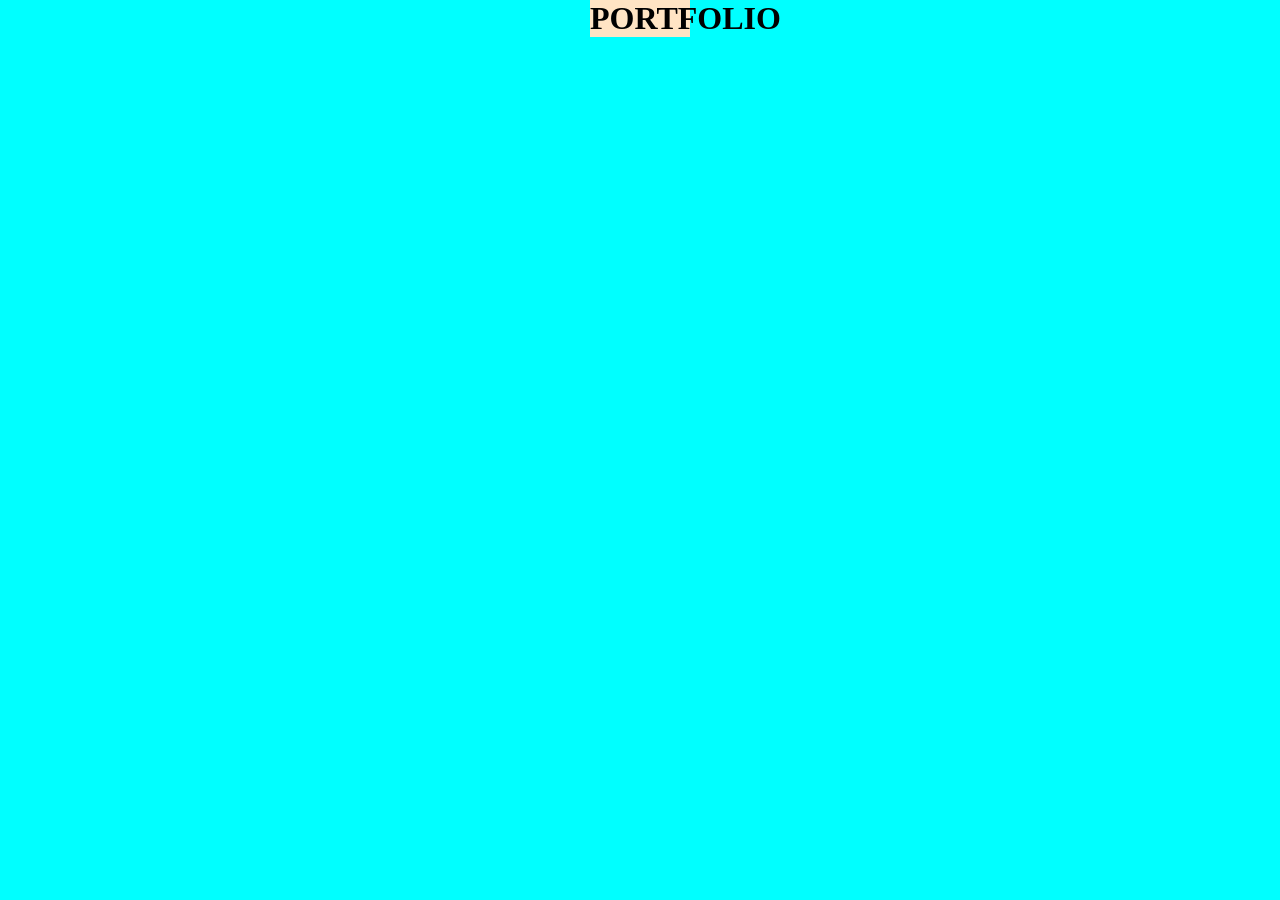
==== kapitel-3/portfolio/index.html @ 2cb4ee34 "Från privata repon" ====
<!DOCTYPE html>
<html lang="en">
<head>
    <meta charset="UTF-8">
    <meta name="viewport" content="width=device-width, initial-scale=1.0">
    <title>Document</title>
    <link rel="stylesheet" href="style.css">
</head>
<body>
    
<div class="A">
    <h1>PORTFOLIO</h1>
    <div class="B">
        <div class="C">
            
        </div>
    </div>
</div>

</body>
</html>
---- kapitel-3/portfolio/style.css ----
/* Enkel CSS-reset */
html {
    box-sizing: border-box;
}
*, *:before, *:after {
    box-sizing: inherit;
}
body, h1, h2, h3, h4, h5, h6, p, ul {
    margin: 0;
    padding: 0;
}

h1{
text-align: center;
}

body{
    background-color: aqua;
}

.A {
width: 100px;
background-color: bisque;
margin-left: auto;
margin-right: auto;
}

.C{
    
}
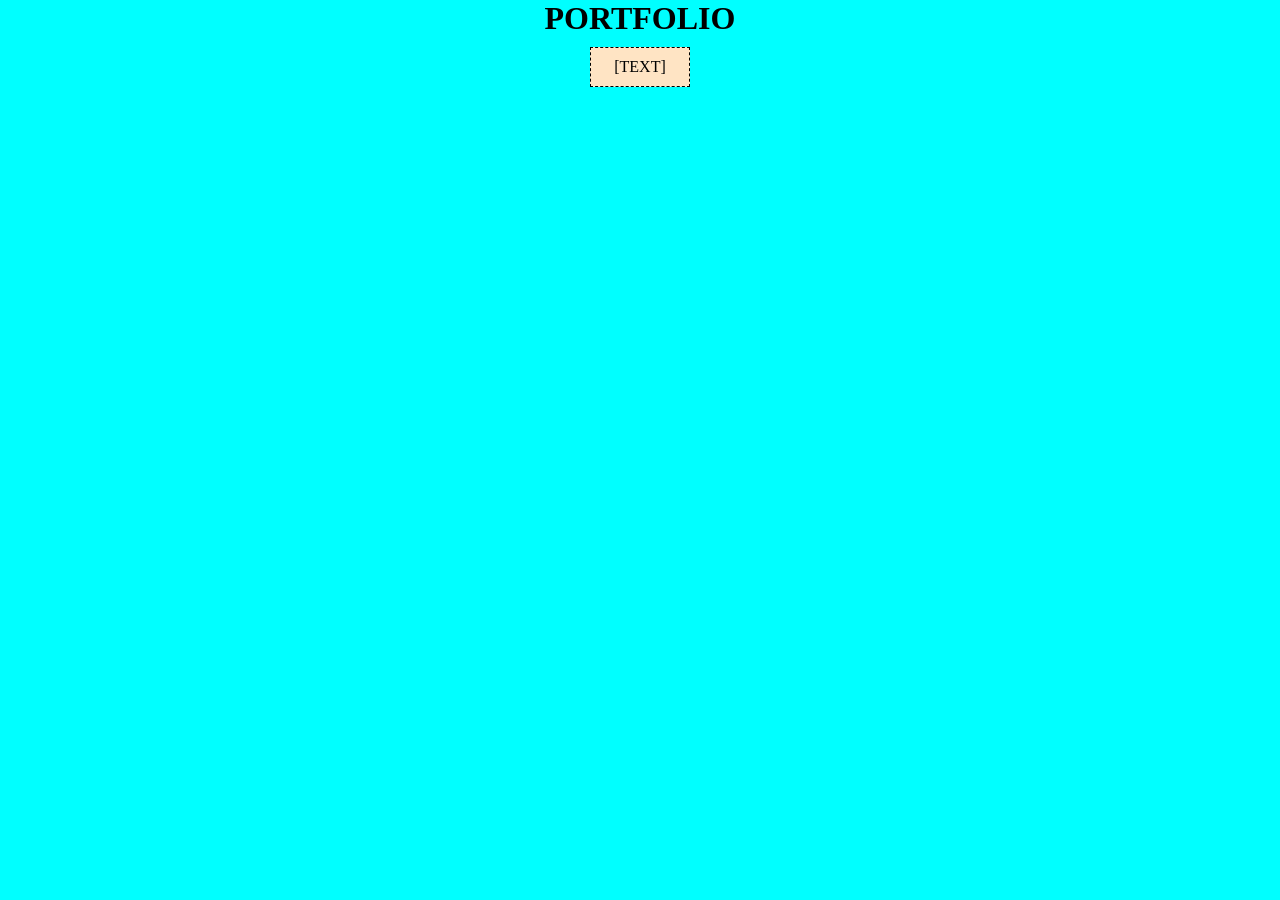
==== commit 88c9cdb4: "portfolio 1/2" ====
--- a/kapitel-3/portfolio/index.html
+++ b/kapitel-3/portfolio/index.html
@@ -12,7 +12,7 @@
     <h1>PORTFOLIO</h1>
     <div class="B">
         <div class="C">
-            
+            <p>[TEXT]</p>
         </div>
     </div>
 </div>
--- a/kapitel-3/portfolio/style.css
+++ b/kapitel-3/portfolio/style.css
@@ -19,12 +19,16 @@
 }
 
 .A {
+
+}
+
+.C{
 width: 100px;
 background-color: bisque;
 margin-left: auto;
 margin-right: auto;
+padding: 10px;
+border: 1px, dashed, black;
+margin-top: 10px;
+text-align: center;
 }
-
-.C{
-    
-}
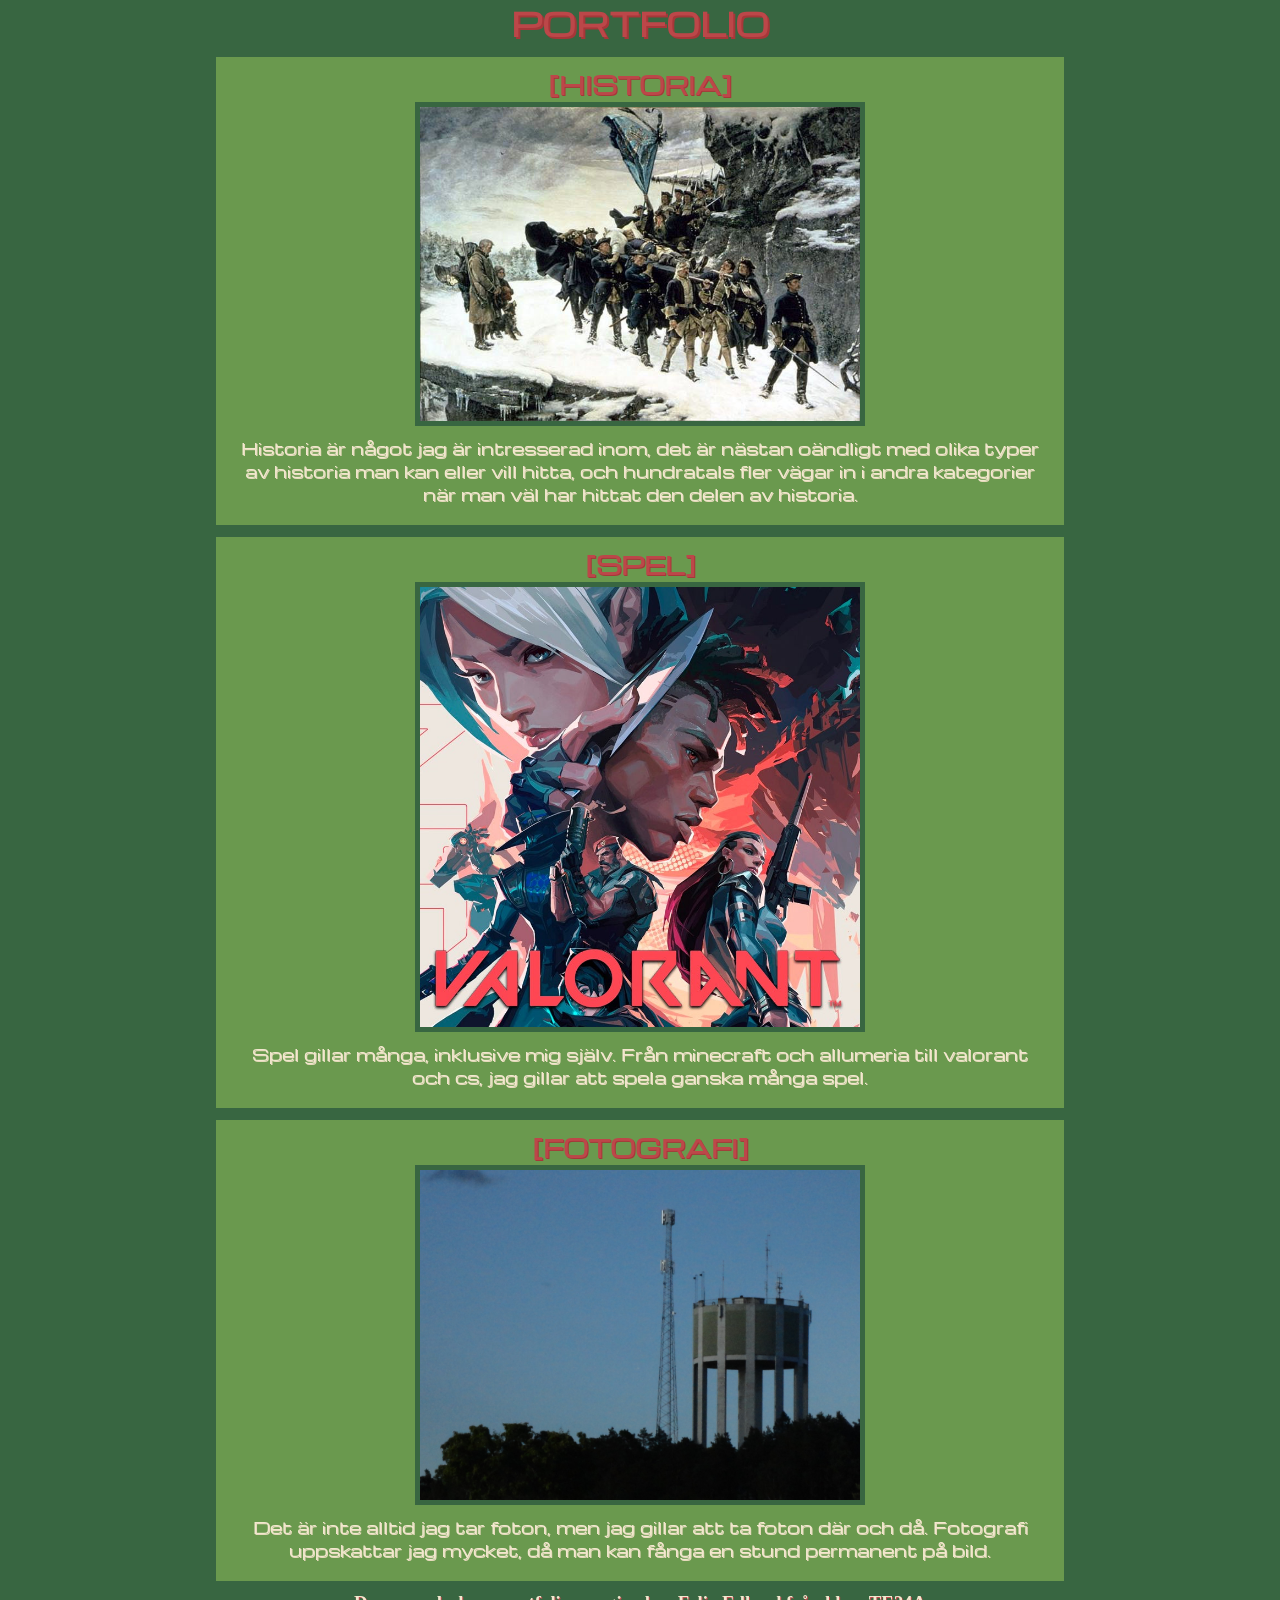
==== commit ef8c9c26: "portfolio" ====
--- a/kapitel-3/portfolio/index.html
+++ b/kapitel-3/portfolio/index.html
@@ -7,15 +7,29 @@
     <link rel="stylesheet" href="style.css">
 </head>
 <body>
+ <h1>PORTFOLIO</h1>   
+<div class="A">
     
-<div class="A">
-    <h1>PORTFOLIO</h1>
     <div class="B">
         <div class="C">
-            <p>[TEXT]</p>
+            <h2>[HISTORIA]</h2>
+            <img src="/kapitel-3/portfolio/1.jpg" alt="historia">
+            <p>Historia är något jag är intresserad inom, det är nästan oändligt med olika typer av historia man kan eller vill hitta, och hundratals fler vägar in i andra kategorier när man väl har hittat den delen av historia.</p>
         </div>
+       <div class="C">
+            <h2>[SPEL]</h2>
+            <img src="/kapitel-3/portfolio/valorant.jpg" alt="Spel">
+            <p>Spel gillar många, inklusive mig själv. Från minecraft och allumeria till valorant och cs, jag gillar att spela ganska många spel.</p>
+        </div>
+        <div class="C">
+            <h2>[FOTOGRAFI]</h2>
+            <img src="/kapitel-3/portfolio/2.JPG" alt="fotografi">
+            <p>Det är inte alltid jag tar foton, men jag gillar att ta foton där och då. Fotografi uppskattar jag mycket, då man kan fånga en stund permanent på bild.</p>
+        </div> 
     </div>
 </div>
 
+<h3>Denna underbara portfolio var gjord av Felix Edlund från klass TE24A</h3>
+
 </body>
 </html>
--- a/kapitel-3/portfolio/style.css
+++ b/kapitel-3/portfolio/style.css
@@ -1,3 +1,6 @@
+@import url('https://fonts.googleapis.com/css2?family=Agrave+Pro:wght@100..700&family=IBM+Plex+Sans:ital,wght@0,100..700;1,100..700&family=JetBrains+Mono:ital,wght@0,100..800;1,100..800&family=Michroma&family=Quattrocento:wght@400;700&family=Saira:ital,wght@0,100..900;1,100..900&display=swap');
+
+
 /* Enkel CSS-reset */
 html {
     box-sizing: border-box;
@@ -12,23 +15,68 @@
 
 h1{
 text-align: center;
+color: #bc4749ff;
+    text-shadow: 1.5px 1.5px rgb(166, 55, 57);
+    font-family: "Michroma", sans-serif;
+}
+
+h2{
+    height: 25px;
+    text-align: center;
+    color: #bc4749ff;
+    text-shadow: 1px 1px rgb(166, 55, 57);
+    font-family: "Michroma", sans-serif;
 }
 
 body{
-    background-color: aqua;
+    background-color: #386641ff;
 }
 
 .A {
+margin-left: auto;
+margin-right: auto;
 
 }
 
 .C{
-width: 100px;
-background-color: bisque;
+display: flex;
+flex-direction:column;
+width: 850px;
+background-color: #6a994eff;
 margin-left: auto;
 margin-right: auto;
 padding: 10px;
-border: 1px, dashed, black;
+border: 1px, groove, #386641ff;
 margin-top: 10px;
 text-align: center;
 }
+p{
+padding: 10px;
+color: #f2e8cfff;
+text-shadow: 1px 1px rgb(230, 218, 188);
+font-family: "Michroma", sans-serif;
+}
+
+img{
+margin-left: auto;
+margin-right: auto;
+margin-top: 10px;
+width: 450px;
+padding: 5px;
+background-color: #386641ff;
+}
+
+:root {
+--hunter-green: #386641ff;
+--sage-green: #6a994eff;
+--yellow-green: #a7c957ff;
+--vanilla-cream: #f2e8cfff;
+--blushed-brick: #bc4749ff;
+}
+
+h3{
+    color: #f2e8cfff;
+    text-align: center;
+    padding: 10px;
+    text-shadow: 1px 1px #bc4749ff;
+}
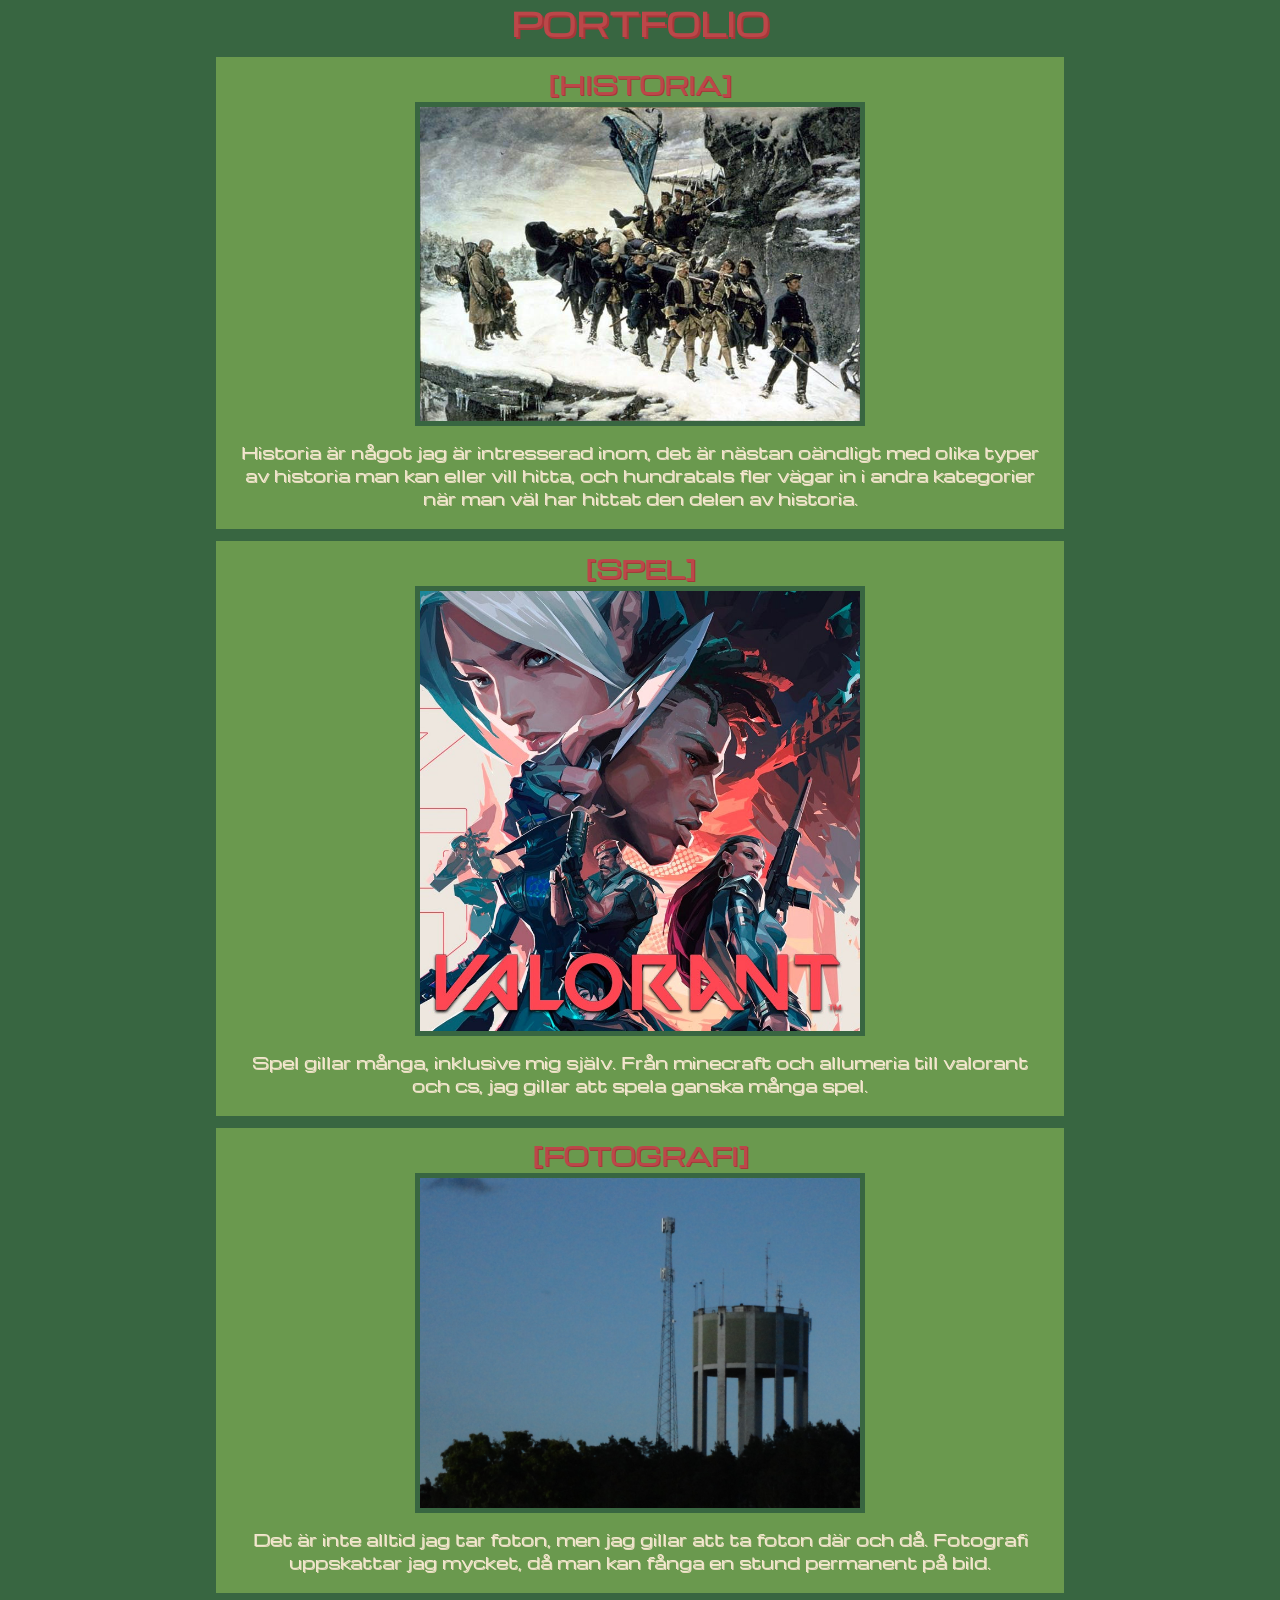
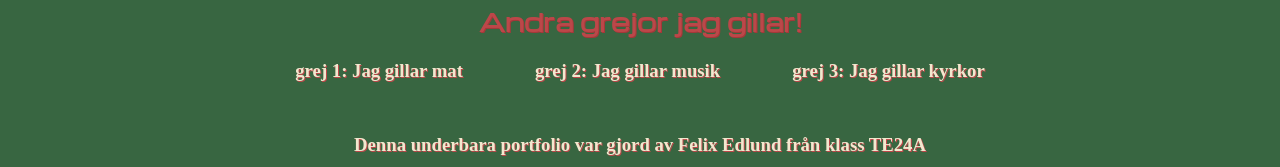
==== commit 195330a2: "portfolio igen" ====
--- a/kapitel-3/portfolio/index.html
+++ b/kapitel-3/portfolio/index.html
@@ -26,6 +26,15 @@
             <img src="/kapitel-3/portfolio/2.JPG" alt="fotografi">
             <p>Det är inte alltid jag tar foton, men jag gillar att ta foton där och då. Fotografi uppskattar jag mycket, då man kan fånga en stund permanent på bild.</p>
         </div> 
+        <div class="D">
+            <h2>Andra grejor jag gillar!</h2>
+            <div class="E">
+                <h3>grej 1: Jag gillar mat</h3>
+                <h3>grej 2: Jag gillar musik</h3>
+                <h3>grej 3: Jag gillar kyrkor</h3>
+                
+            </div>
+        </div>
     </div>
 </div>
 
--- a/kapitel-3/portfolio/style.css
+++ b/kapitel-3/portfolio/style.css
@@ -39,8 +39,8 @@
 }
 
 .C{
-display: flex;
-flex-direction:column;
+/* display: flex;
+flex-direction:column; */
 width: 850px;
 background-color: #6a994eff;
 margin-left: auto;
@@ -79,4 +79,16 @@
     text-align: center;
     padding: 10px;
     text-shadow: 1px 1px #bc4749ff;
+    border: 1px groove, #386641ff;
+    margin-top: 20px;
+    margin-left: 25px;
+    margin-right: 25px;
 }
+.D {
+    padding: 10px;
+}
+
+.E {
+display: flex;
+justify-content: center;
+}
